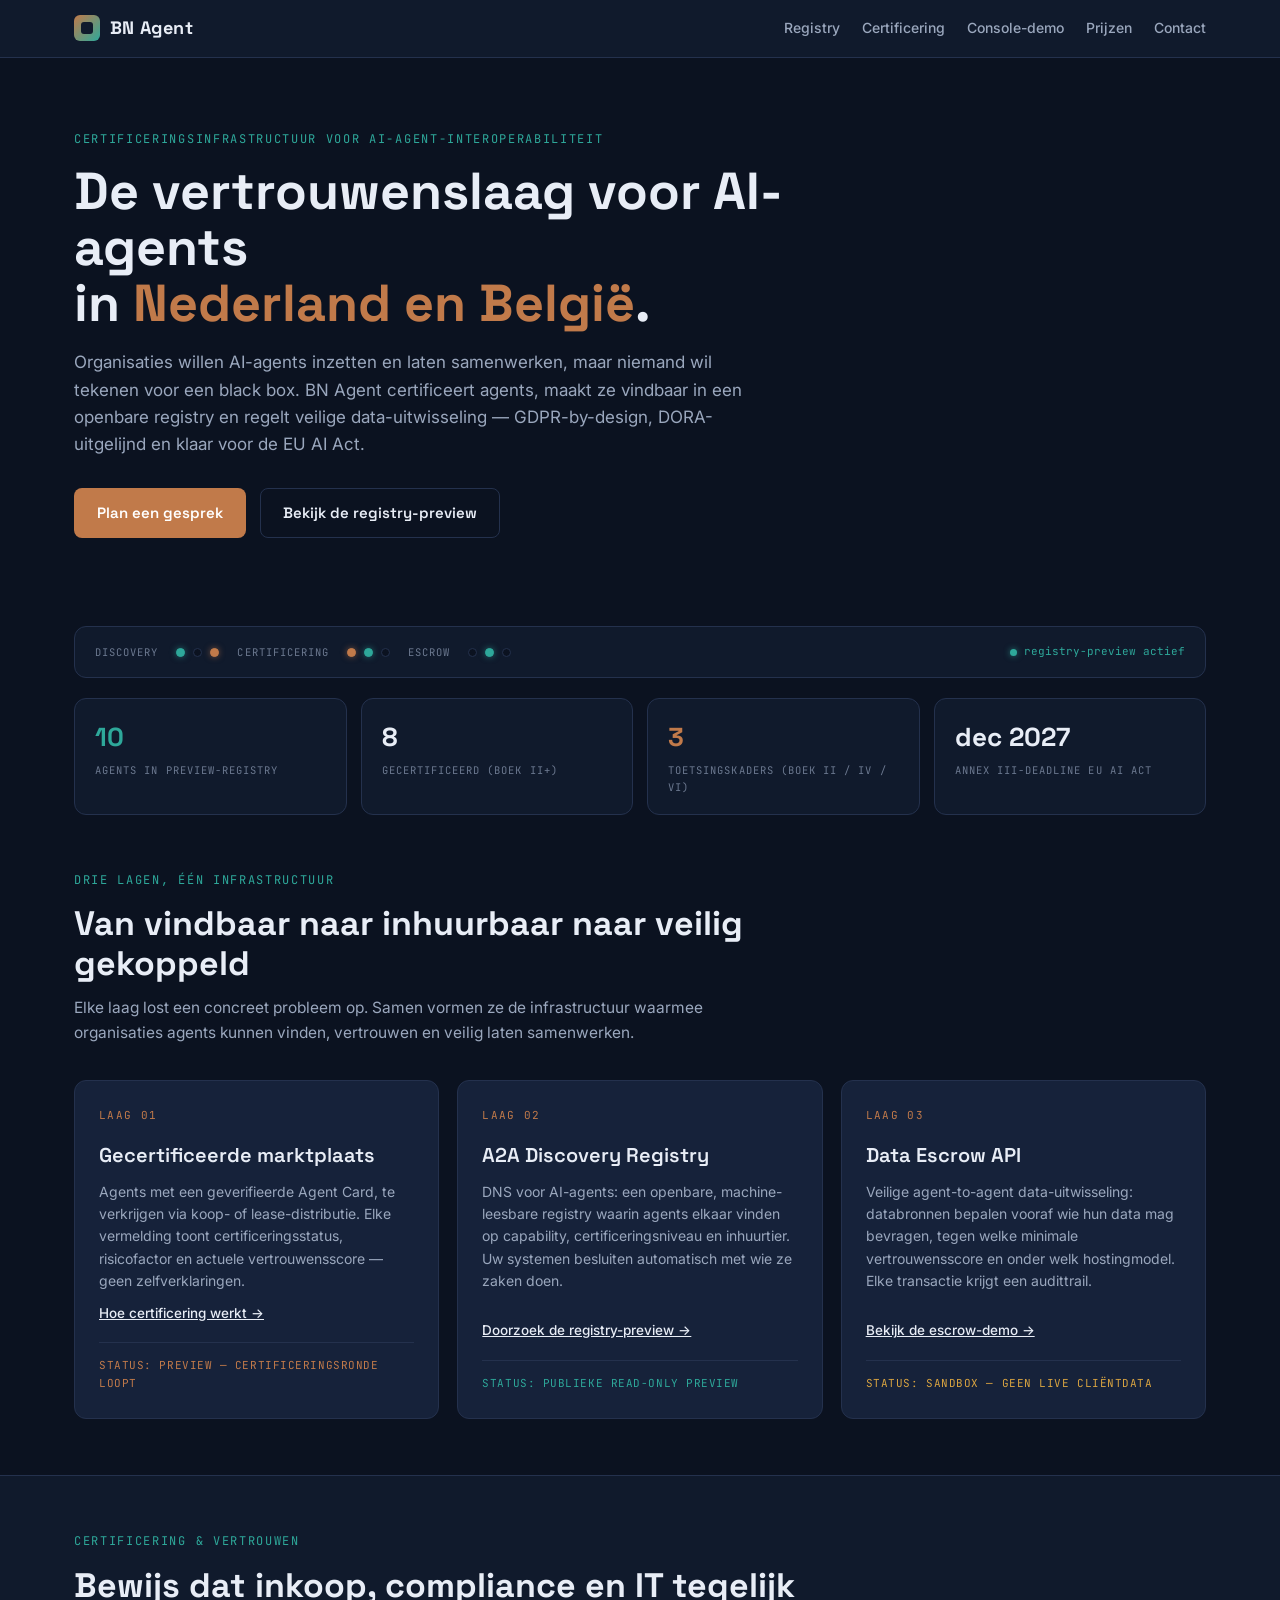
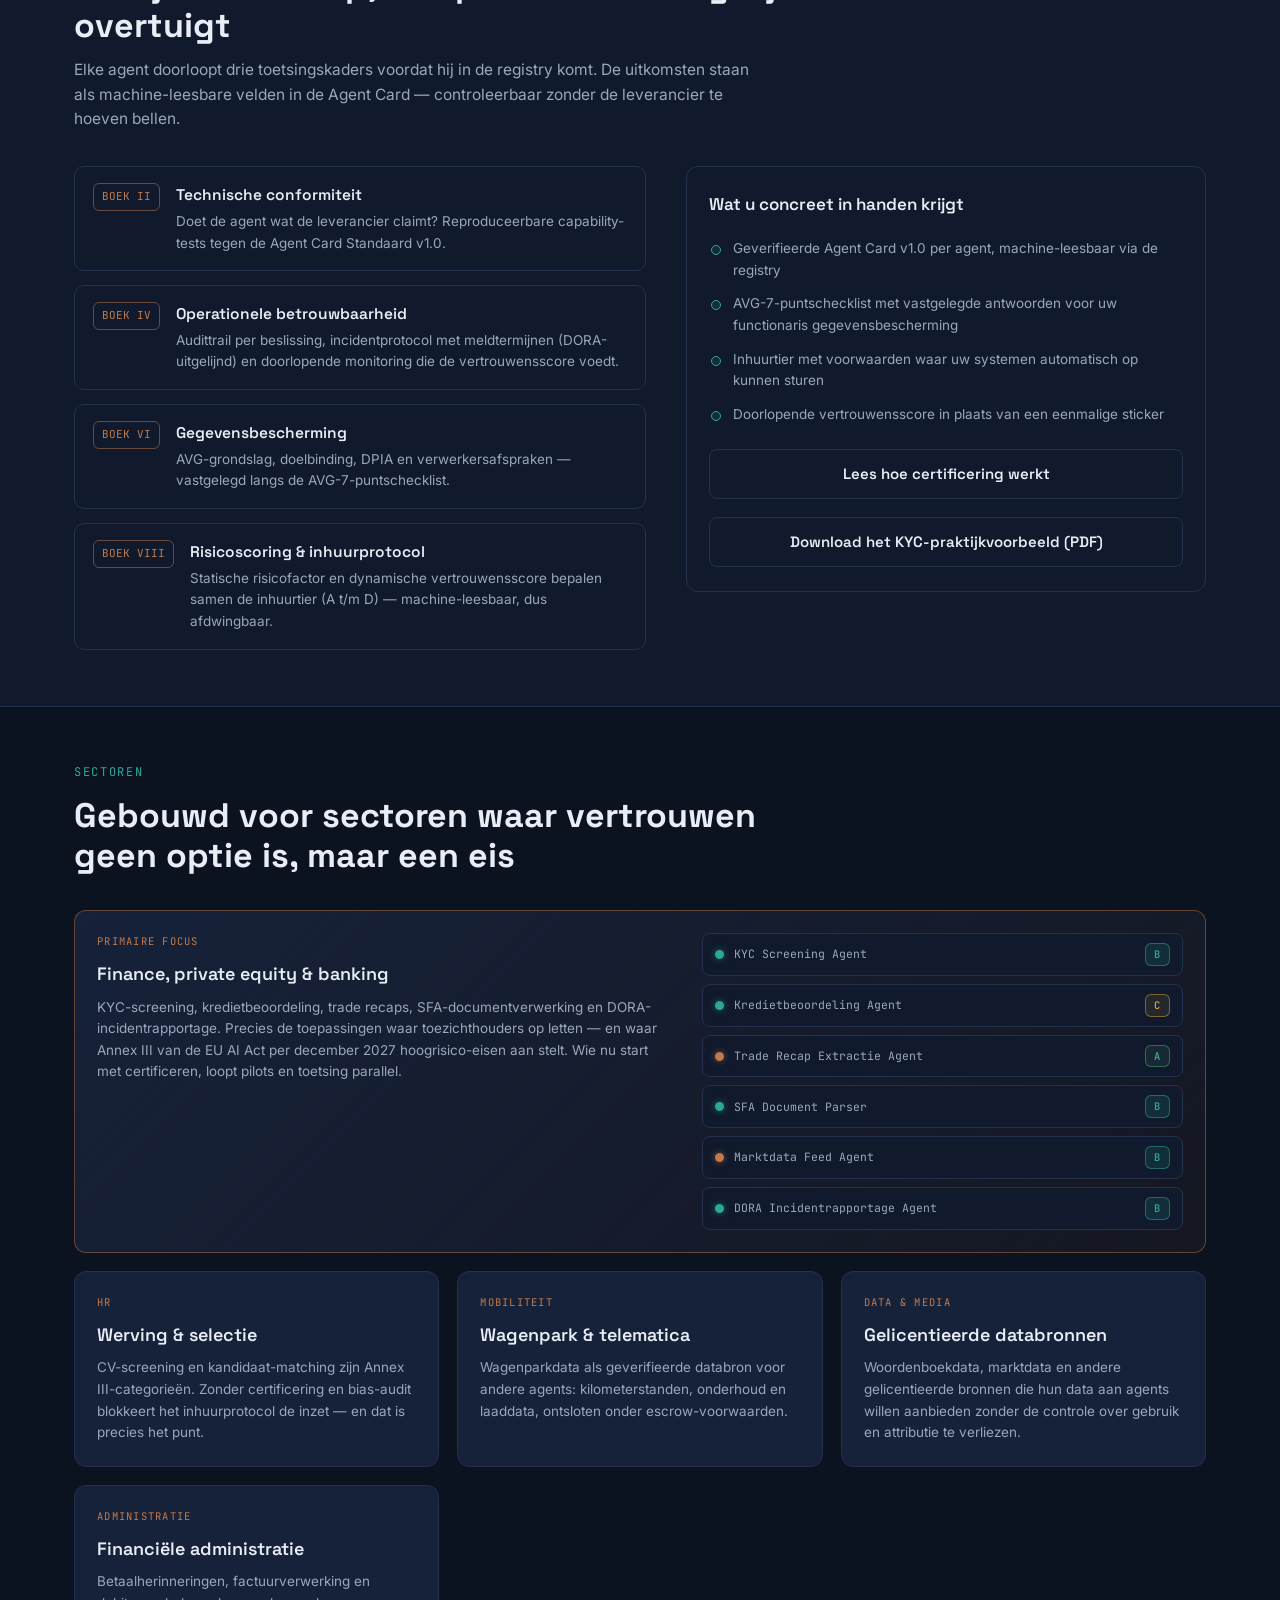
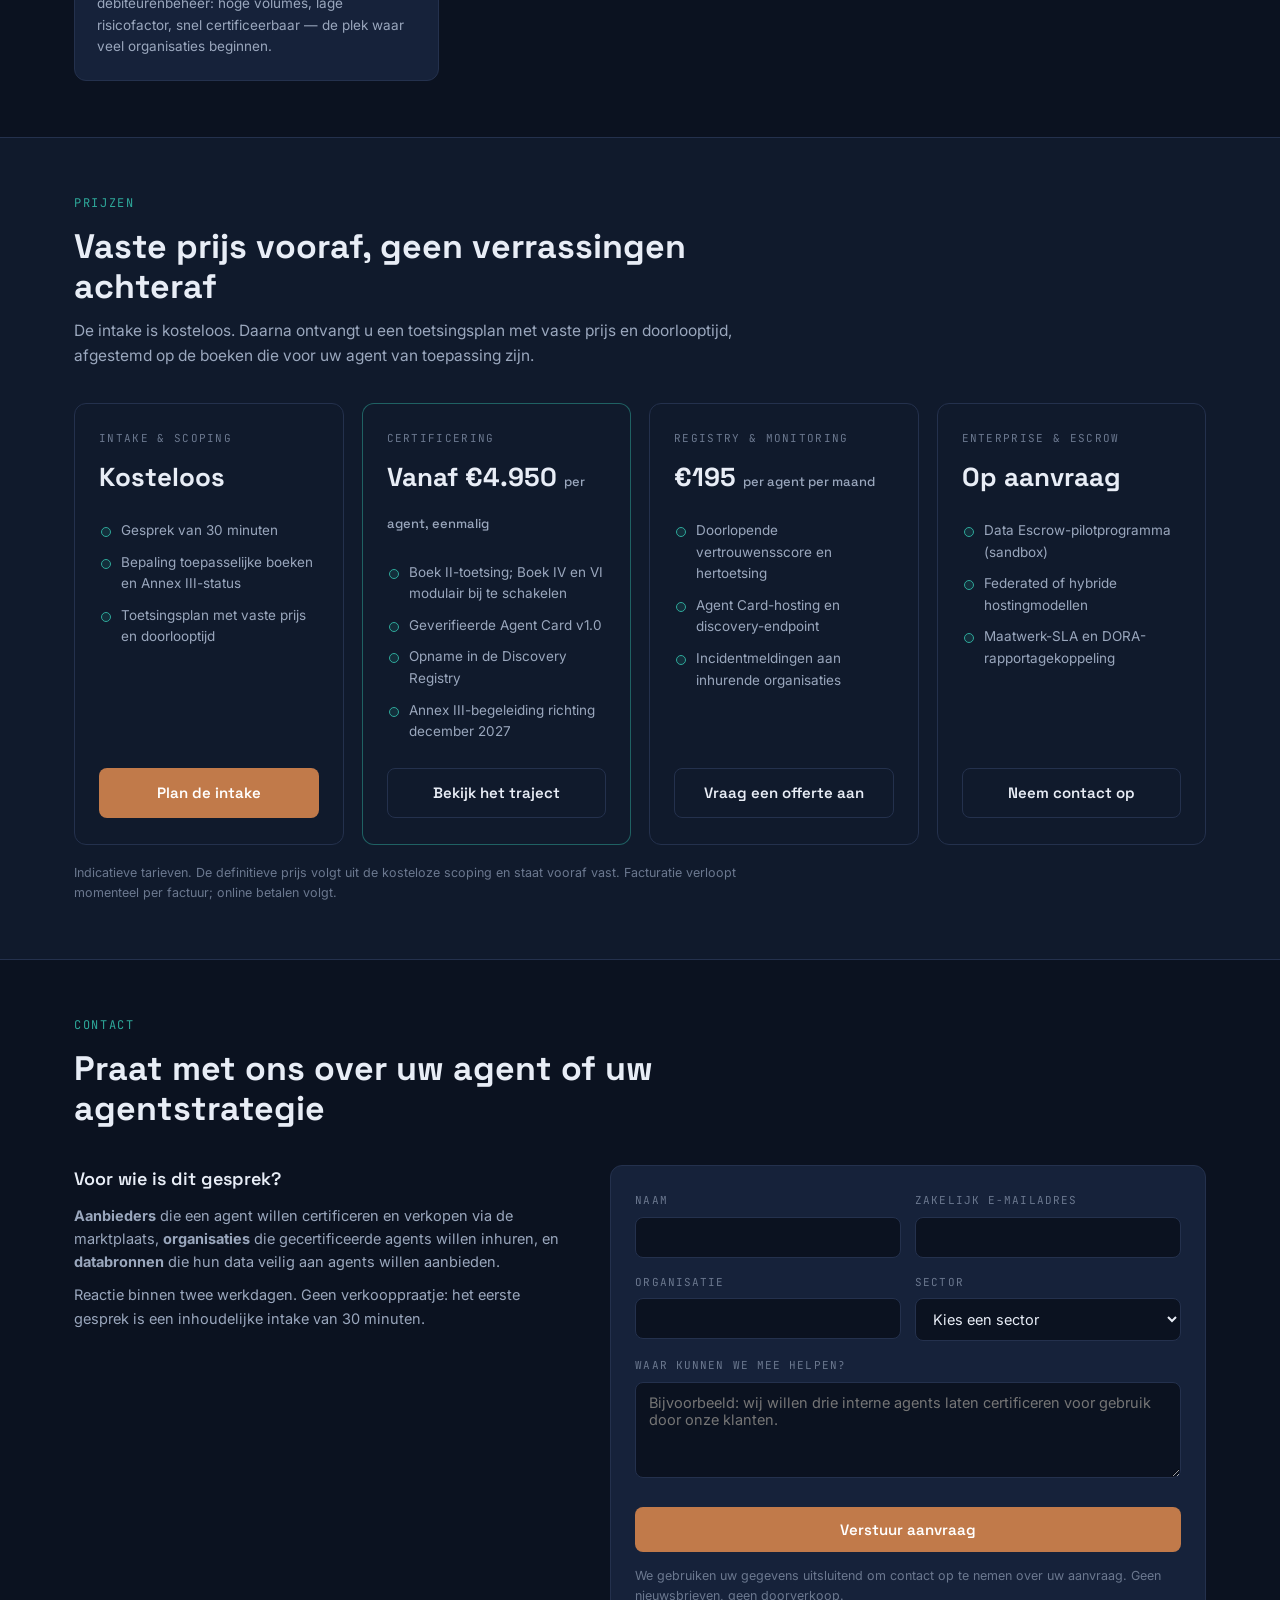
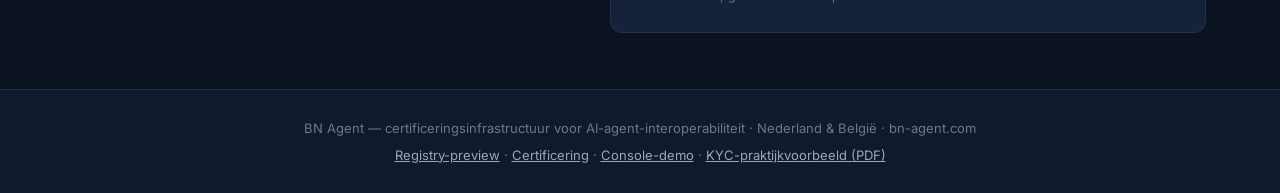
==== index.html @ 41b97585 "Initial commit: bn-agent-console site Co-Authored-By: Claude Sonnet 5 <noreply@anthropic.com>" ====
<!DOCTYPE html>
<html lang="nl">
<head>
<meta charset="UTF-8">
<meta name="viewport" content="width=device-width, initial-scale=1.0">
<title>BN Agent — certificeringsinfrastructuur voor AI-agents</title>
<meta name="description" content="BN Agent is de vertrouwenslaag voor AI-agents in Nederland en België: gecertificeerde marktplaats, A2A Discovery Registry en Data Escrow API. GDPR-by-design, DORA-uitgelijnd, EU AI Act-conform.">
<meta property="og:title" content="BN Agent — de vertrouwenslaag voor AI-agents">
<meta property="og:description" content="Gecertificeerde agent-marktplaats, Discovery Registry en Data Escrow voor Nederland en België.">
<meta property="og:type" content="website">
<meta property="og:url" content="https://bn-agent.com/">
<link rel="icon" href="data:image/svg+xml,%3Csvg xmlns='http://www.w3.org/2000/svg' viewBox='0 0 32 32'%3E%3Crect width='32' height='32' rx='7' fill='%23c17a4a'/%3E%3Crect x='16' width='16' height='32' rx='7' fill='%232ea89a'/%3E%3Crect x='9' y='9' width='14' height='14' rx='3' fill='%230b1220'/%3E%3C/svg%3E">
<link rel="preconnect" href="https://fonts.googleapis.com">
<link rel="preconnect" href="https://fonts.gstatic.com" crossorigin>
<link href="https://fonts.googleapis.com/css2?family=Space+Grotesk:wght@500;600;700&family=Inter:wght@400;500;600&family=JetBrains+Mono:wght@400;500&display=swap" rel="stylesheet">
<link rel="stylesheet" href="assets/bn-tokens.css">
<style>
  /* ── Hero ───────────────────────────────── */
  .hero { padding: 72px 24px 40px; max-width: 1180px; margin: 0 auto; }
  .hero h1 {
    font-family: var(--font-display); font-size: clamp(32px, 5vw, 52px);
    font-weight: 700; line-height: 1.08; max-width: 800px;
  }
  .hero h1 .accent { color: var(--copper); }
  .hero p.sub {
    color: var(--text-dim); max-width: 680px; margin-top: 18px; font-size: 17px;
  }
  .hero-cta { margin-top: 30px; display: flex; gap: 14px; flex-wrap: wrap; }

  /* ── Patch strip (decor) ────────────────── */
  .patch-strip {
    max-width: 1180px; margin: 48px auto 0; padding: 0 24px;
  }
  .patch-strip-inner {
    background: var(--ink-1); border: 1px solid var(--line); border-radius: 12px;
    padding: 16px 20px; display: flex; align-items: center; gap: 18px; flex-wrap: wrap;
  }
  .patch-group { display: flex; align-items: center; gap: 8px; }
  .patch-label { font-family: var(--font-mono); font-size: 10.5px; letter-spacing: 0.1em; color: var(--text-faint); }
  .patch-strip .spacer { flex: 1; }
  .patch-live {
    font-family: var(--font-mono); font-size: 11px; color: var(--teal);
    display: flex; align-items: center; gap: 7px;
  }
  .patch-live::before {
    content: ""; width: 7px; height: 7px; border-radius: 50%;
    background: var(--teal); box-shadow: 0 0 6px rgba(46,168,154,0.7);
  }

  /* ── Stats ──────────────────────────────── */
  .stats {
    max-width: 1180px; margin: 20px auto 0; padding: 0 24px;
    display: grid; grid-template-columns: repeat(auto-fit, minmax(200px, 1fr)); gap: 14px;
  }
  .stat {
    background: var(--ink-1); border: 1px solid var(--line); border-radius: 12px;
    padding: 18px 20px;
  }
  .stat .num { font-family: var(--font-display); font-size: 26px; font-weight: 700; }
  .stat .num.copper { color: var(--copper); }
  .stat .num.teal { color: var(--teal); }
  .stat .lbl { font-family: var(--font-mono); font-size: 10.5px; letter-spacing: 0.1em; text-transform: uppercase; color: var(--text-faint); margin-top: 4px; }

  /* ── Sections ───────────────────────────── */
  section { padding: 56px 0; }
  section.alt { background: var(--ink-1); border-top: 1px solid var(--line); border-bottom: 1px solid var(--line); }
  h2.section-title {
    font-family: var(--font-display); font-size: clamp(24px, 3vw, 34px);
    font-weight: 700; line-height: 1.18; max-width: 760px;
  }
  p.section-sub { color: var(--text-dim); max-width: 680px; margin-top: 12px; font-size: 15.5px; }

  /* ── Layers ─────────────────────────────── */
  .layer-grid {
    display: grid; grid-template-columns: repeat(auto-fit, minmax(300px, 1fr));
    gap: 18px; margin-top: 34px;
  }
  .layer-card {
    background: var(--ink-2); border: 1px solid var(--line); border-radius: 12px;
    padding: 26px 24px; display: flex; flex-direction: column;
    transition: border-color 0.15s ease, transform 0.15s ease;
  }
  .layer-card:hover { border-color: #35476e; transform: translateY(-2px); }
  .layer-num {
    font-family: var(--font-mono); font-size: 11px; letter-spacing: 0.12em;
    color: var(--copper); margin-bottom: 14px;
  }
  .layer-card h3 { font-family: var(--font-display); font-size: 20px; font-weight: 600; }
  .layer-card p { color: var(--text-dim); font-size: 14px; margin-top: 10px; flex: 1; }
  .layer-card .layer-status {
    margin-top: 18px; padding-top: 14px; border-top: 1px solid var(--line);
    font-family: var(--font-mono); font-size: 11px; letter-spacing: 0.05em;
  }
  .layer-status.live { color: var(--teal); }
  .layer-status.preview { color: var(--copper); }
  .layer-status.pilot { color: var(--amber); }
  .layer-card a.layer-link { color: var(--text); font-size: 13.5px; font-weight: 500; margin-top: 10px; display: inline-block; }

  /* ── Trust section ──────────────────────── */
  .trust-grid {
    display: grid; grid-template-columns: minmax(300px, 1.1fr) minmax(300px, 1fr);
    gap: 40px; margin-top: 34px; align-items: start;
  }
  @media (max-width: 860px) { .trust-grid { grid-template-columns: 1fr; } }
  .trust-books { display: flex; flex-direction: column; gap: 14px; }
  .trust-book {
    background: var(--ink-1); border: 1px solid var(--line); border-radius: 10px;
    padding: 16px 18px; display: flex; gap: 16px; align-items: flex-start;
  }
  .trust-book .book-id {
    font-family: var(--font-mono); font-size: 11px; color: var(--copper);
    border: 1px solid rgba(193,122,74,0.5); border-radius: 6px;
    padding: 4px 8px; flex-shrink: 0; white-space: nowrap;
  }
  .trust-book h4 { font-family: var(--font-display); font-size: 15.5px; font-weight: 600; }
  .trust-book p { color: var(--text-dim); font-size: 13.5px; margin-top: 3px; }
  .trust-side {
    background: var(--ink-1); border: 1px solid var(--line); border-radius: 12px; padding: 24px 22px;
  }
  .trust-side h3 { font-family: var(--font-display); font-size: 17px; font-weight: 600; }
  .trust-side ul { list-style: none; margin-top: 14px; }
  .trust-side li {
    font-size: 13.5px; color: var(--text-dim); padding: 6px 0 6px 24px; position: relative;
  }
  .trust-side li::before {
    content: ""; position: absolute; left: 2px; top: 13px;
    width: 8px; height: 8px; border-radius: 50%;
    border: 1.5px solid var(--teal); background: var(--teal-soft);
  }
  .trust-side .btn { margin-top: 18px; width: 100%; text-align: center; }

  /* ── Sectors ────────────────────────────── */
  .sector-grid {
    display: grid; grid-template-columns: repeat(auto-fit, minmax(280px, 1fr));
    gap: 18px; margin-top: 34px;
  }
  .sector-card {
    background: var(--ink-2); border: 1px solid var(--line); border-radius: 12px;
    padding: 22px 22px;
  }
  .sector-card.featured {
    grid-column: 1 / -1; border-color: rgba(193,122,74,0.45);
    background: linear-gradient(135deg, var(--ink-2), rgba(193,122,74,0.06));
    display: grid; grid-template-columns: minmax(260px, 1.2fr) minmax(240px, 1fr); gap: 28px;
  }
  @media (max-width: 760px) { .sector-card.featured { grid-template-columns: 1fr; } }
  .sector-tag {
    font-family: var(--font-mono); font-size: 10.5px; letter-spacing: 0.12em;
    text-transform: uppercase; color: var(--copper); margin-bottom: 10px;
  }
  .sector-card h3 { font-family: var(--font-display); font-size: 18px; font-weight: 600; }
  .sector-card p { color: var(--text-dim); font-size: 13.5px; margin-top: 8px; }
  .sector-agents { display: flex; flex-direction: column; gap: 8px; }
  .sector-agent {
    display: flex; align-items: center; gap: 10px;
    background: var(--ink-1); border: 1px solid var(--line); border-radius: 8px;
    padding: 9px 12px; font-family: var(--font-mono); font-size: 11.5px; color: var(--text-dim);
    text-decoration: none;
  }
  .sector-agent:hover { border-color: var(--teal); }
  .sector-agent .tier-chip { margin-left: auto; font-size: 10.5px; padding: 2px 8px; }

  /* ── Pricing ────────────────────────────── */
  .price-grid {
    display: grid; grid-template-columns: repeat(auto-fit, minmax(250px, 1fr));
    gap: 18px; margin-top: 34px;
  }
  .price-card {
    background: var(--ink-1); border: 1px solid var(--line); border-radius: 12px;
    padding: 26px 24px; display: flex; flex-direction: column;
  }
  .price-card.highlight { border-color: rgba(46,168,154,0.5); }
  .price-name { font-family: var(--font-mono); font-size: 11px; letter-spacing: 0.12em; text-transform: uppercase; color: var(--text-faint); }
  .price-amount { font-family: var(--font-display); font-size: 26px; font-weight: 700; margin-top: 10px; }
  .price-amount .per { font-size: 13px; font-weight: 500; color: var(--text-dim); }
  .price-card ul { list-style: none; margin-top: 16px; flex: 1; }
  .price-card li {
    font-size: 13.5px; color: var(--text-dim); padding: 5px 0 5px 22px; position: relative;
  }
  .price-card li::before {
    content: ""; position: absolute; left: 2px; top: 12px;
    width: 8px; height: 8px; border-radius: 50%;
    border: 1.5px solid var(--teal); background: var(--teal-soft);
  }
  .price-card .btn { margin-top: 20px; text-align: center; }
  .price-note { margin-top: 18px; font-size: 12.5px; color: var(--text-faint); max-width: 680px; }

  /* ── Lead form ──────────────────────────── */
  .contact-grid {
    display: grid; grid-template-columns: minmax(280px, 1fr) minmax(320px, 1.2fr);
    gap: 40px; margin-top: 36px;
  }
  @media (max-width: 820px) { .contact-grid { grid-template-columns: 1fr; } }
  .contact-info h3 { font-family: var(--font-display); font-size: 18px; font-weight: 600; }
  .contact-info p { color: var(--text-dim); font-size: 14.5px; margin-top: 10px; }
  form.lead-form {
    background: var(--ink-2); border: 1px solid var(--line); border-radius: 12px;
    padding: 26px 24px;
  }
  .field { margin-bottom: 16px; }
  .field label {
    display: block; font-family: var(--font-mono); font-size: 11px;
    letter-spacing: 0.1em; text-transform: uppercase; color: var(--text-faint);
    margin-bottom: 7px;
  }
  .field input, .field select, .field textarea {
    width: 100%; background: var(--ink-0); border: 1px solid var(--line);
    border-radius: 8px; color: var(--text); padding: 11px 13px;
    font-family: var(--font-body); font-size: 14.5px; outline: none;
  }
  .field input:focus, .field select:focus, .field textarea:focus { border-color: var(--teal); }
  .field textarea { resize: vertical; min-height: 96px; }
  .field-row { display: grid; grid-template-columns: 1fr 1fr; gap: 14px; }
  @media (max-width: 560px) { .field-row { grid-template-columns: 1fr; } }
  .hp-field { position: absolute; left: -9999px; opacity: 0; height: 0; overflow: hidden; }
  .form-note { font-size: 12.5px; color: var(--text-faint); margin-top: 14px; }
  .form-status { margin-top: 16px; padding: 12px 14px; border-radius: 8px; font-size: 14px; display: none; }
  .form-status.ok { display: block; color: var(--green); border: 1px solid rgba(76,175,125,0.5); background: rgba(76,175,125,0.08); }
  .form-status.err { display: block; color: var(--red); border: 1px solid rgba(198,91,91,0.5); background: rgba(198,91,91,0.08); }
  button[type="submit"] { width: 100%; margin-top: 6px; }
  button[type="submit"]:disabled { opacity: 0.6; cursor: wait; }
</style>
</head>
<body>

<header class="site-header">
  <div class="site-header-inner">
    <a class="brand" href="index.html"><span class="brand-mark"></span>BN Agent</a>
    <nav class="site-nav">
      <a href="bn-agent-registry-preview.html">Registry</a>
      <a href="bn-agent-certificering.html">Certificering</a>
      <a href="bn-agent-console.html">Console-demo</a>
      <a href="#prijzen">Prijzen</a>
      <a href="#contact">Contact</a>
    </nav>
  </div>
</header>

<section class="hero">
  <div class="kicker">Certificeringsinfrastructuur voor AI-agent-interoperabiliteit</div>
  <h1>De vertrouwenslaag voor AI-agents<br>in <span class="accent">Nederland en Belgi&euml;</span>.</h1>
  <p class="sub">Organisaties willen AI-agents inzetten en laten samenwerken, maar niemand wil tekenen voor een black box. BN Agent certificeert agents, maakt ze vindbaar in een openbare registry en regelt veilige data-uitwisseling &mdash; GDPR-by-design, DORA-uitgelijnd en klaar voor de EU AI Act.</p>
  <div class="hero-cta">
    <a class="btn btn-primary" href="#contact">Plan een gesprek</a>
    <a class="btn btn-ghost" href="bn-agent-registry-preview.html">Bekijk de registry-preview</a>
  </div>
</section>

<div class="patch-strip">
  <div class="patch-strip-inner">
    <span class="patch-label">DISCOVERY</span>
    <span class="patch-group jack-ports">
      <span class="jack-port lit-teal" style="border-color:var(--teal);background:var(--teal);box-shadow:0 0 6px rgba(46,168,154,0.6);"></span>
      <span class="jack-port"></span>
      <span class="jack-port lit-koop"></span>
    </span>
    <span class="patch-label">CERTIFICERING</span>
    <span class="patch-group jack-ports">
      <span class="jack-port lit-koop"></span>
      <span class="jack-port lit-lease"></span>
      <span class="jack-port"></span>
    </span>
    <span class="patch-label">ESCROW</span>
    <span class="patch-group jack-ports">
      <span class="jack-port"></span>
      <span class="jack-port lit-lease"></span>
      <span class="jack-port"></span>
    </span>
    <span class="spacer"></span>
    <span class="patch-live" id="patch-live">registry-preview actief</span>
  </div>
</div>

<div class="stats">
  <div class="stat"><div class="num teal" id="stat-agents">10</div><div class="lbl">agents in preview-registry</div></div>
  <div class="stat"><div class="num" id="stat-cert">8</div><div class="lbl">gecertificeerd (Boek II+)</div></div>
  <div class="stat"><div class="num copper">3</div><div class="lbl">toetsingskaders (Boek II / IV / VI)</div></div>
  <div class="stat"><div class="num">dec 2027</div><div class="lbl">Annex III-deadline EU AI Act</div></div>
</div>

<section id="lagen">
  <div class="wrap">
    <div class="kicker">Drie lagen, &eacute;&eacute;n infrastructuur</div>
    <h2 class="section-title">Van vindbaar naar inhuurbaar naar veilig gekoppeld</h2>
    <p class="section-sub">Elke laag lost een concreet probleem op. Samen vormen ze de infrastructuur waarmee organisaties agents kunnen vinden, vertrouwen en veilig laten samenwerken.</p>
    <div class="layer-grid">
      <div class="layer-card">
        <div class="layer-num">LAAG 01</div>
        <h3>Gecertificeerde marktplaats</h3>
        <p>Agents met een geverifieerde Agent Card, te verkrijgen via koop- of lease-distributie. Elke vermelding toont certificeringsstatus, risicofactor en actuele vertrouwensscore &mdash; geen zelfverklaringen.</p>
        <a class="layer-link" href="bn-agent-certificering.html">Hoe certificering werkt &rarr;</a>
        <div class="layer-status preview">STATUS: PREVIEW &mdash; CERTIFICERINGSRONDE LOOPT</div>
      </div>
      <div class="layer-card">
        <div class="layer-num">LAAG 02</div>
        <h3>A2A Discovery Registry</h3>
        <p>DNS voor AI-agents: een openbare, machine-leesbare registry waarin agents elkaar vinden op capability, certificeringsniveau en inhuurtier. Uw systemen besluiten automatisch met wie ze zaken doen.</p>
        <a class="layer-link" href="bn-agent-registry-preview.html">Doorzoek de registry-preview &rarr;</a>
        <div class="layer-status live">STATUS: PUBLIEKE READ-ONLY PREVIEW</div>
      </div>
      <div class="layer-card">
        <div class="layer-num">LAAG 03</div>
        <h3>Data Escrow API</h3>
        <p>Veilige agent-to-agent data-uitwisseling: databronnen bepalen vooraf wie hun data mag bevragen, tegen welke minimale vertrouwensscore en onder welk hostingmodel. Elke transactie krijgt een audittrail.</p>
        <a class="layer-link" href="bn-agent-console.html#/escrow">Bekijk de escrow-demo &rarr;</a>
        <div class="layer-status pilot">STATUS: SANDBOX &mdash; GEEN LIVE CLI&Euml;NTDATA</div>
      </div>
    </div>
  </div>
</section>

<section class="alt" id="vertrouwen">
  <div class="wrap">
    <div class="kicker">Certificering &amp; vertrouwen</div>
    <h2 class="section-title">Bewijs dat inkoop, compliance en IT tegelijk overtuigt</h2>
    <p class="section-sub">Elke agent doorloopt drie toetsingskaders voordat hij in de registry komt. De uitkomsten staan als machine-leesbare velden in de Agent Card &mdash; controleerbaar zonder de leverancier te hoeven bellen.</p>
    <div class="trust-grid">
      <div class="trust-books">
        <div class="trust-book">
          <span class="book-id">BOEK II</span>
          <div>
            <h4>Technische conformiteit</h4>
            <p>Doet de agent wat de leverancier claimt? Reproduceerbare capability-tests tegen de Agent Card Standaard v1.0.</p>
          </div>
        </div>
        <div class="trust-book">
          <span class="book-id">BOEK IV</span>
          <div>
            <h4>Operationele betrouwbaarheid</h4>
            <p>Audittrail per beslissing, incidentprotocol met meldtermijnen (DORA-uitgelijnd) en doorlopende monitoring die de vertrouwensscore voedt.</p>
          </div>
        </div>
        <div class="trust-book">
          <span class="book-id">BOEK VI</span>
          <div>
            <h4>Gegevensbescherming</h4>
            <p>AVG-grondslag, doelbinding, DPIA en verwerkersafspraken &mdash; vastgelegd langs de AVG-7-puntschecklist.</p>
          </div>
        </div>
        <div class="trust-book">
          <span class="book-id">BOEK VIII</span>
          <div>
            <h4>Risicoscoring &amp; inhuurprotocol</h4>
            <p>Statische risicofactor en dynamische vertrouwensscore bepalen samen de inhuurtier (A t/m D) &mdash; machine-leesbaar, dus afdwingbaar.</p>
          </div>
        </div>
      </div>
      <div class="trust-side">
        <h3>Wat u concreet in handen krijgt</h3>
        <ul>
          <li>Geverifieerde Agent Card v1.0 per agent, machine-leesbaar via de registry</li>
          <li>AVG-7-puntschecklist met vastgelegde antwoorden voor uw functionaris gegevensbescherming</li>
          <li>Inhuurtier met voorwaarden waar uw systemen automatisch op kunnen sturen</li>
          <li>Doorlopende vertrouwensscore in plaats van een eenmalige sticker</li>
        </ul>
        <a class="btn btn-ghost" href="bn-agent-certificering.html">Lees hoe certificering werkt</a>
        <a class="btn btn-ghost" href="bn-agent-kyc-onepager.pdf" download>Download het KYC-praktijkvoorbeeld (PDF)</a>
      </div>
    </div>
  </div>
</section>

<section id="sectoren">
  <div class="wrap">
    <div class="kicker">Sectoren</div>
    <h2 class="section-title">Gebouwd voor sectoren waar vertrouwen geen optie is, maar een eis</h2>
    <div class="sector-grid">
      <div class="sector-card featured">
        <div>
          <div class="sector-tag">Primaire focus</div>
          <h3>Finance, private equity &amp; banking</h3>
          <p>KYC-screening, kredietbeoordeling, trade recaps, SFA-documentverwerking en DORA-incidentrapportage. Precies de toepassingen waar toezichthouders op letten &mdash; en waar Annex III van de EU AI Act per december 2027 hoogrisico-eisen aan stelt. Wie nu start met certificeren, loopt pilots en toetsing parallel.</p>
        </div>
        <div class="sector-agents" id="finance-agents"></div>
      </div>
      <div class="sector-card">
        <div class="sector-tag">HR</div>
        <h3>Werving &amp; selectie</h3>
        <p>CV-screening en kandidaat-matching zijn Annex III-categorie&euml;n. Zonder certificering en bias-audit blokkeert het inhuurprotocol de inzet &mdash; en dat is precies het punt.</p>
      </div>
      <div class="sector-card">
        <div class="sector-tag">Mobiliteit</div>
        <h3>Wagenpark &amp; telematica</h3>
        <p>Wagenparkdata als geverifieerde databron voor andere agents: kilometerstanden, onderhoud en laaddata, ontsloten onder escrow-voorwaarden.</p>
      </div>
      <div class="sector-card">
        <div class="sector-tag">Data &amp; media</div>
        <h3>Gelicentieerde databronnen</h3>
        <p>Woordenboekdata, marktdata en andere gelicentieerde bronnen die hun data aan agents willen aanbieden zonder de controle over gebruik en attributie te verliezen.</p>
      </div>
      <div class="sector-card">
        <div class="sector-tag">Administratie</div>
        <h3>Financi&euml;le administratie</h3>
        <p>Betaalherinneringen, factuurverwerking en debiteurenbeheer: hoge volumes, lage risicofactor, snel certificeerbaar &mdash; de plek waar veel organisaties beginnen.</p>
      </div>
    </div>
  </div>
</section>

<section class="alt" id="prijzen">
  <div class="wrap">
    <div class="kicker">Prijzen</div>
    <h2 class="section-title">Vaste prijs vooraf, geen verrassingen achteraf</h2>
    <p class="section-sub">De intake is kosteloos. Daarna ontvangt u een toetsingsplan met vaste prijs en doorlooptijd, afgestemd op de boeken die voor uw agent van toepassing zijn.</p>
    <div class="price-grid">
      <div class="price-card">
        <div class="price-name">Intake &amp; scoping</div>
        <div class="price-amount">Kosteloos</div>
        <ul>
          <li>Gesprek van 30 minuten</li>
          <li>Bepaling toepasselijke boeken en Annex III-status</li>
          <li>Toetsingsplan met vaste prijs en doorlooptijd</li>
        </ul>
        <a class="btn btn-primary" href="#contact">Plan de intake</a>
      </div>
      <div class="price-card highlight">
        <div class="price-name">Certificering</div>
        <div class="price-amount">Vanaf &euro;4.950 <span class="per">per agent, eenmalig</span></div>
        <ul>
          <li>Boek II-toetsing; Boek IV en VI modulair bij te schakelen</li>
          <li>Geverifieerde Agent Card v1.0</li>
          <li>Opname in de Discovery Registry</li>
          <li>Annex III-begeleiding richting december 2027</li>
        </ul>
        <a class="btn btn-ghost" href="bn-agent-certificering.html">Bekijk het traject</a>
      </div>
      <div class="price-card">
        <div class="price-name">Registry &amp; monitoring</div>
        <div class="price-amount">&euro;195 <span class="per">per agent per maand</span></div>
        <ul>
          <li>Doorlopende vertrouwensscore en hertoetsing</li>
          <li>Agent Card-hosting en discovery-endpoint</li>
          <li>Incidentmeldingen aan inhurende organisaties</li>
        </ul>
        <a class="btn btn-ghost" href="#contact">Vraag een offerte aan</a>
      </div>
      <div class="price-card">
        <div class="price-name">Enterprise &amp; escrow</div>
        <div class="price-amount">Op aanvraag</div>
        <ul>
          <li>Data Escrow-pilotprogramma (sandbox)</li>
          <li>Federated of hybride hostingmodellen</li>
          <li>Maatwerk-SLA en DORA-rapportagekoppeling</li>
        </ul>
        <a class="btn btn-ghost" href="#contact">Neem contact op</a>
      </div>
    </div>
    <p class="price-note">Indicatieve tarieven. De definitieve prijs volgt uit de kosteloze scoping en staat vooraf vast. Facturatie verloopt momenteel per factuur; online betalen volgt.</p>
  </div>
</section>

<section id="contact">
  <div class="wrap">
    <div class="kicker">Contact</div>
    <h2 class="section-title">Praat met ons over uw agent of uw agentstrategie</h2>
    <div class="contact-grid">
      <div class="contact-info">
        <h3>Voor wie is dit gesprek?</h3>
        <p><strong>Aanbieders</strong> die een agent willen certificeren en verkopen via de marktplaats, <strong>organisaties</strong> die gecertificeerde agents willen inhuren, en <strong>databronnen</strong> die hun data veilig aan agents willen aanbieden.</p>
        <p>Reactie binnen twee werkdagen. Geen verkooppraatje: het eerste gesprek is een inhoudelijke intake van 30 minuten.</p>
      </div>
      <form class="lead-form" id="lead-form" data-source="homepage" novalidate>
        <div class="field-row">
          <div class="field">
            <label for="lead-name">Naam</label>
            <input type="text" id="lead-name" name="name" required maxlength="200" autocomplete="name">
          </div>
          <div class="field">
            <label for="lead-email">Zakelijk e-mailadres</label>
            <input type="email" id="lead-email" name="email" required maxlength="320" autocomplete="email">
          </div>
        </div>
        <div class="field-row">
          <div class="field">
            <label for="lead-org">Organisatie</label>
            <input type="text" id="lead-org" name="organization" maxlength="200" autocomplete="organization">
          </div>
          <div class="field">
            <label for="lead-sector">Sector</label>
            <select id="lead-sector" name="sector" required>
              <option value="" disabled selected>Kies een sector</option>
              <option value="finance">Finance</option>
              <option value="private-equity-banking">Private equity &amp; banking</option>
              <option value="hr">HR</option>
              <option value="mobiliteit">Mobiliteit</option>
              <option value="data-media">Data &amp; media</option>
              <option value="administratie">Administratie</option>
              <option value="overig">Overig</option>
            </select>
          </div>
        </div>
        <div class="field">
          <label for="lead-message">Waar kunnen we mee helpen?</label>
          <textarea id="lead-message" name="message" maxlength="4000" placeholder="Bijvoorbeeld: wij willen drie interne agents laten certificeren voor gebruik door onze klanten."></textarea>
        </div>
        <div class="hp-field" aria-hidden="true">
          <label for="lead-website">Website</label>
          <input type="text" id="lead-website" name="website" tabindex="-1" autocomplete="off">
        </div>
        <button type="submit" class="btn btn-primary">Verstuur aanvraag</button>
        <div class="form-status" role="status"></div>
        <p class="form-note">We gebruiken uw gegevens uitsluitend om contact op te nemen over uw aanvraag. Geen nieuwsbrieven, geen doorverkoop.</p>
      </form>
    </div>
  </div>
</section>

<footer class="site-footer">
  <p>BN Agent &mdash; certificeringsinfrastructuur voor AI-agent-interoperabiliteit &middot; Nederland &amp; Belgi&euml; &middot; bn-agent.com</p>
  <p style="margin-top:6px;">
    <a href="bn-agent-registry-preview.html">Registry-preview</a> &middot;
    <a href="bn-agent-certificering.html">Certificering</a> &middot;
    <a href="bn-agent-console.html">Console-demo</a> &middot;
    <a href="bn-agent-kyc-onepager.pdf" download>KYC-praktijkvoorbeeld (PDF)</a>
  </p>
</footer>

<script src="assets/agents-data.js"></script>
<script src="assets/lead-form.js"></script>
<script>
// Live counts from the shared dataset, so the homepage never drifts from the registry.
const agents = window.BN_AGENTS;
document.getElementById("stat-agents").textContent = agents.length;
document.getElementById("stat-cert").textContent =
  agents.filter(a => a.certification.status === "gecertificeerd").length;

// Finance agents in the featured sector card.
const financeAgents = agents.filter(a => a.sector === "Finance").slice(0, 6);
document.getElementById("finance-agents").innerHTML = financeAgents.map(a => `
  <a class="sector-agent" href="bn-agent-registry-preview.html">
    <span class="jack-port ${a.distribution === "koop" ? "lit-koop" : "lit-lease"}" style="flex-shrink:0;"></span>
    ${a.name}
    <span class="tier-chip tier-${a.hireTier}">${a.hireTier}</span>
  </a>`).join("");
</script>
</body>
</html>
---- assets/bn-tokens.css ----
/* BN Agent design tokens + shared chrome (header, footer, buttons, chips).
   Pages add their own section styles on top of this. */
:root {
  --ink-0: #0b1220;
  --ink-1: #101a2c;
  --ink-2: #16223a;
  --line: #24314d;
  --text: #e8edf6;
  --text-dim: #9aa7bd;
  --text-faint: #6b788f;
  --copper: #c17a4a;
  --copper-soft: rgba(193, 122, 74, 0.14);
  --teal: #2ea89a;
  --teal-soft: rgba(46, 168, 154, 0.14);
  --green: #4caf7d;
  --amber: #d9a441;
  --red: #c65b5b;
  --font-display: "Space Grotesk", sans-serif;
  --font-body: "Inter", sans-serif;
  --font-mono: "JetBrains Mono", monospace;
}
* { margin: 0; padding: 0; box-sizing: border-box; }
body {
  background: var(--ink-0);
  color: var(--text);
  font-family: var(--font-body);
  font-size: 15px;
  line-height: 1.6;
  min-height: 100vh;
}
a { color: inherit; }
.wrap { max-width: 1180px; margin: 0 auto; padding: 0 24px; }

/* ── Header ─────────────────────────────── */
.site-header {
  border-bottom: 1px solid var(--line);
  background: var(--ink-1);
  position: sticky; top: 0; z-index: 30;
}
.site-header-inner {
  max-width: 1180px; margin: 0 auto; padding: 14px 24px;
  display: flex; align-items: center; gap: 28px;
}
.brand {
  font-family: var(--font-display); font-weight: 700; font-size: 18px;
  letter-spacing: 0.02em; text-decoration: none; display: flex; align-items: center; gap: 10px;
}
.brand-mark {
  width: 26px; height: 26px; border-radius: 6px;
  background: linear-gradient(135deg, var(--copper), var(--teal));
  display: inline-block; position: relative;
}
.brand-mark::after {
  content: ""; position: absolute; inset: 7px;
  border-radius: 3px; background: var(--ink-1);
}
.site-nav { display: flex; gap: 22px; margin-left: auto; }
.site-nav a {
  text-decoration: none; color: var(--text-dim); font-size: 14px; font-weight: 500;
}
.site-nav a:hover, .site-nav a.active { color: var(--text); }
@media (max-width: 640px) { .site-nav { display: none; } }

/* ── Typography helpers ─────────────────── */
.kicker {
  font-family: var(--font-mono); font-size: 12px; letter-spacing: 0.14em;
  text-transform: uppercase; color: var(--teal); margin-bottom: 14px;
}

/* ── Buttons ────────────────────────────── */
.btn {
  display: inline-block; text-decoration: none; border-radius: 8px;
  font-family: var(--font-display); font-weight: 600; font-size: 15px;
  padding: 12px 22px; border: 1px solid transparent; cursor: pointer;
}
.btn-primary { background: var(--copper); color: #fff; }
.btn-primary:hover { background: #d18a58; }
.btn-ghost { border-color: var(--line); color: var(--text); background: transparent; }
.btn-ghost:hover { border-color: var(--teal); }

/* ── Tier chips & badges ────────────────── */
.tier-chip {
  font-family: var(--font-mono); font-weight: 500; font-size: 12px;
  padding: 4px 10px; border-radius: 6px; letter-spacing: 0.05em;
  border: 1px solid; white-space: nowrap;
}
.tier-A { color: var(--green); border-color: rgba(76,175,125,0.5); background: rgba(76,175,125,0.1); }
.tier-B { color: var(--teal); border-color: rgba(46,168,154,0.5); background: var(--teal-soft); }
.tier-C { color: var(--amber); border-color: rgba(217,164,65,0.5); background: rgba(217,164,65,0.1); }
.tier-D { color: var(--red); border-color: rgba(198,91,91,0.5); background: rgba(198,91,91,0.1); }
.badge {
  font-family: var(--font-mono); font-size: 11px; padding: 3px 8px;
  border-radius: 5px; border: 1px solid var(--line);
  color: var(--text-dim); background: var(--ink-2); letter-spacing: 0.03em;
}
.badge.cert { color: var(--teal); border-color: rgba(46,168,154,0.4); }
.badge.annex { color: var(--amber); border-color: rgba(217,164,65,0.4); }
.badge.dist-koop { color: var(--copper); border-color: rgba(193,122,74,0.4); }
.badge.dist-lease { color: var(--teal); border-color: rgba(46,168,154,0.4); }

/* ── Patch-panel jacks ──────────────────── */
.jack-ports { display: flex; gap: 5px; }
.jack-port {
  width: 9px; height: 9px; border-radius: 50%;
  border: 1.5px solid var(--line); background: var(--ink-0);
}
.jack-port.lit-koop { border-color: var(--copper); background: var(--copper); box-shadow: 0 0 6px rgba(193,122,74,0.6); }
.jack-port.lit-lease { border-color: var(--teal); background: var(--teal); box-shadow: 0 0 6px rgba(46,168,154,0.6); }

/* ── Footer ─────────────────────────────── */
.site-footer {
  border-top: 1px solid var(--line); background: var(--ink-1);
  padding: 28px 24px; text-align: center;
  color: var(--text-faint); font-size: 13px;
}
.site-footer a { color: var(--text-dim); }
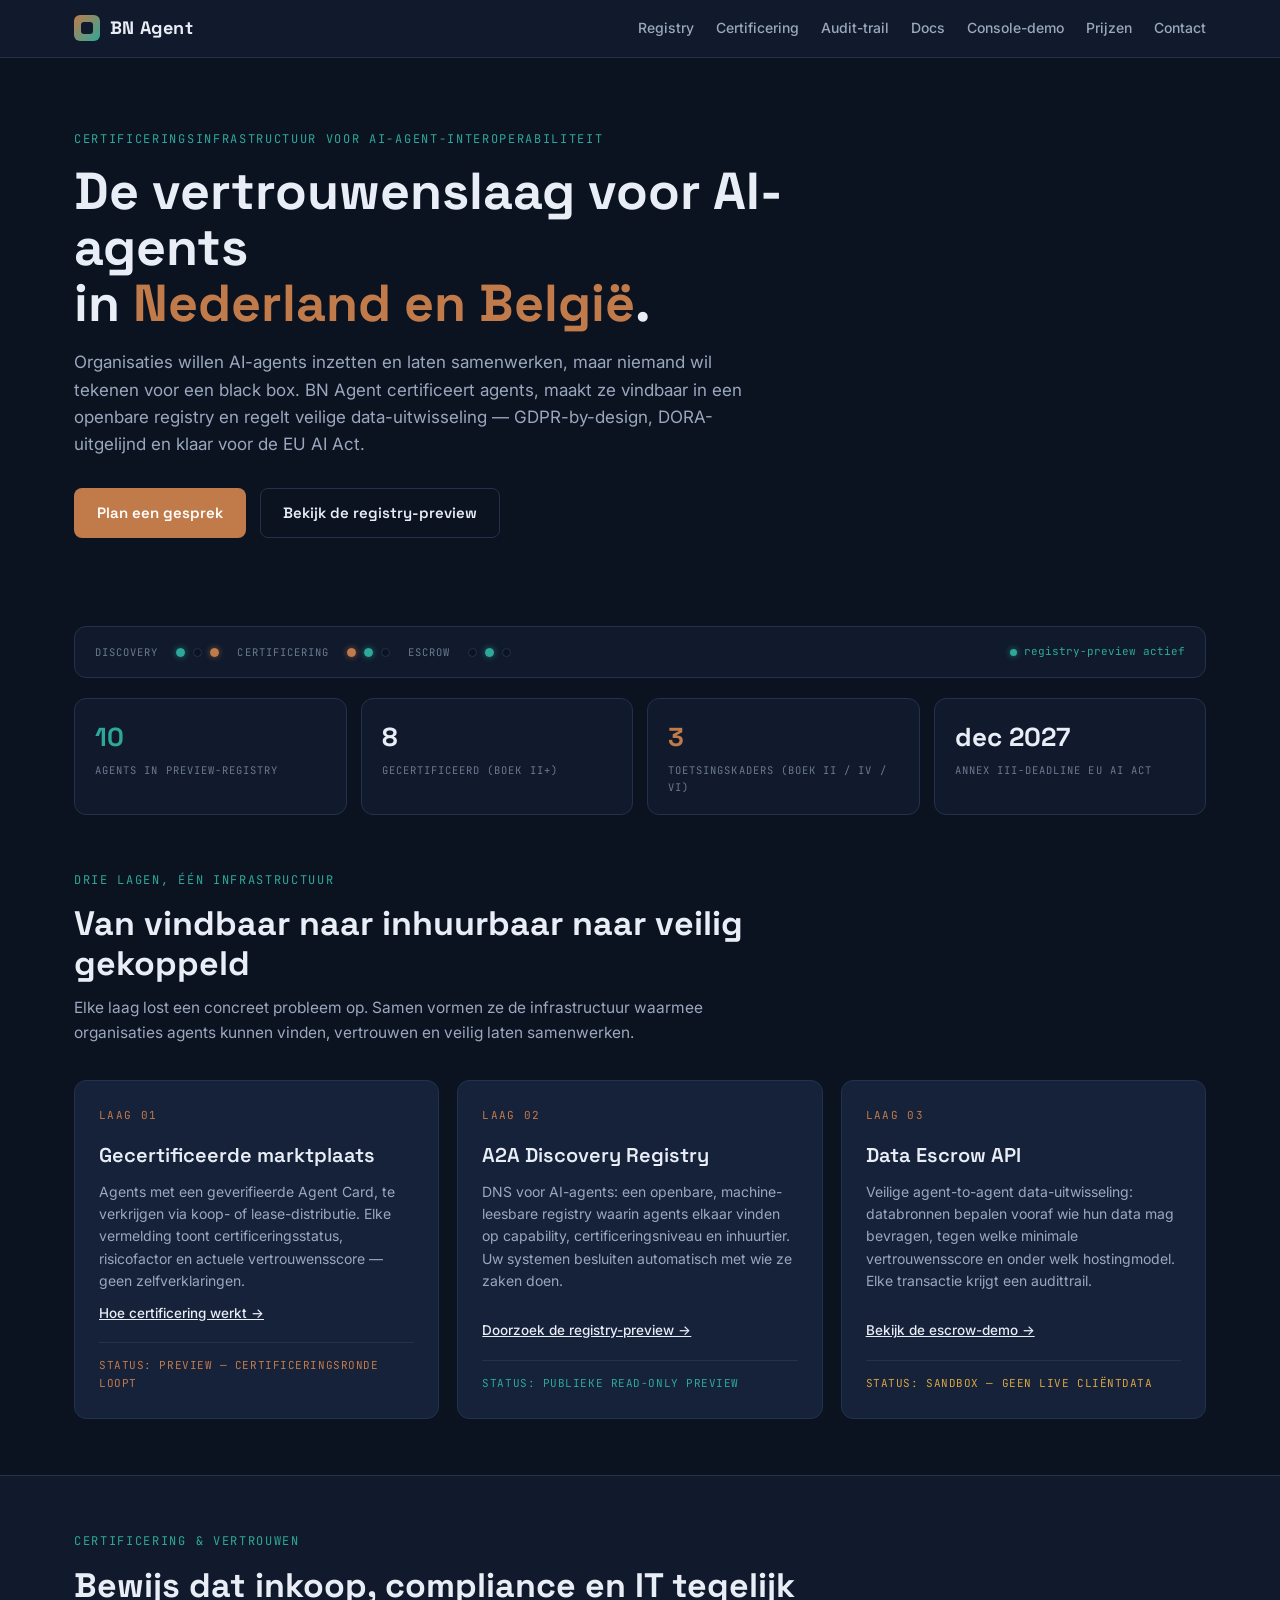
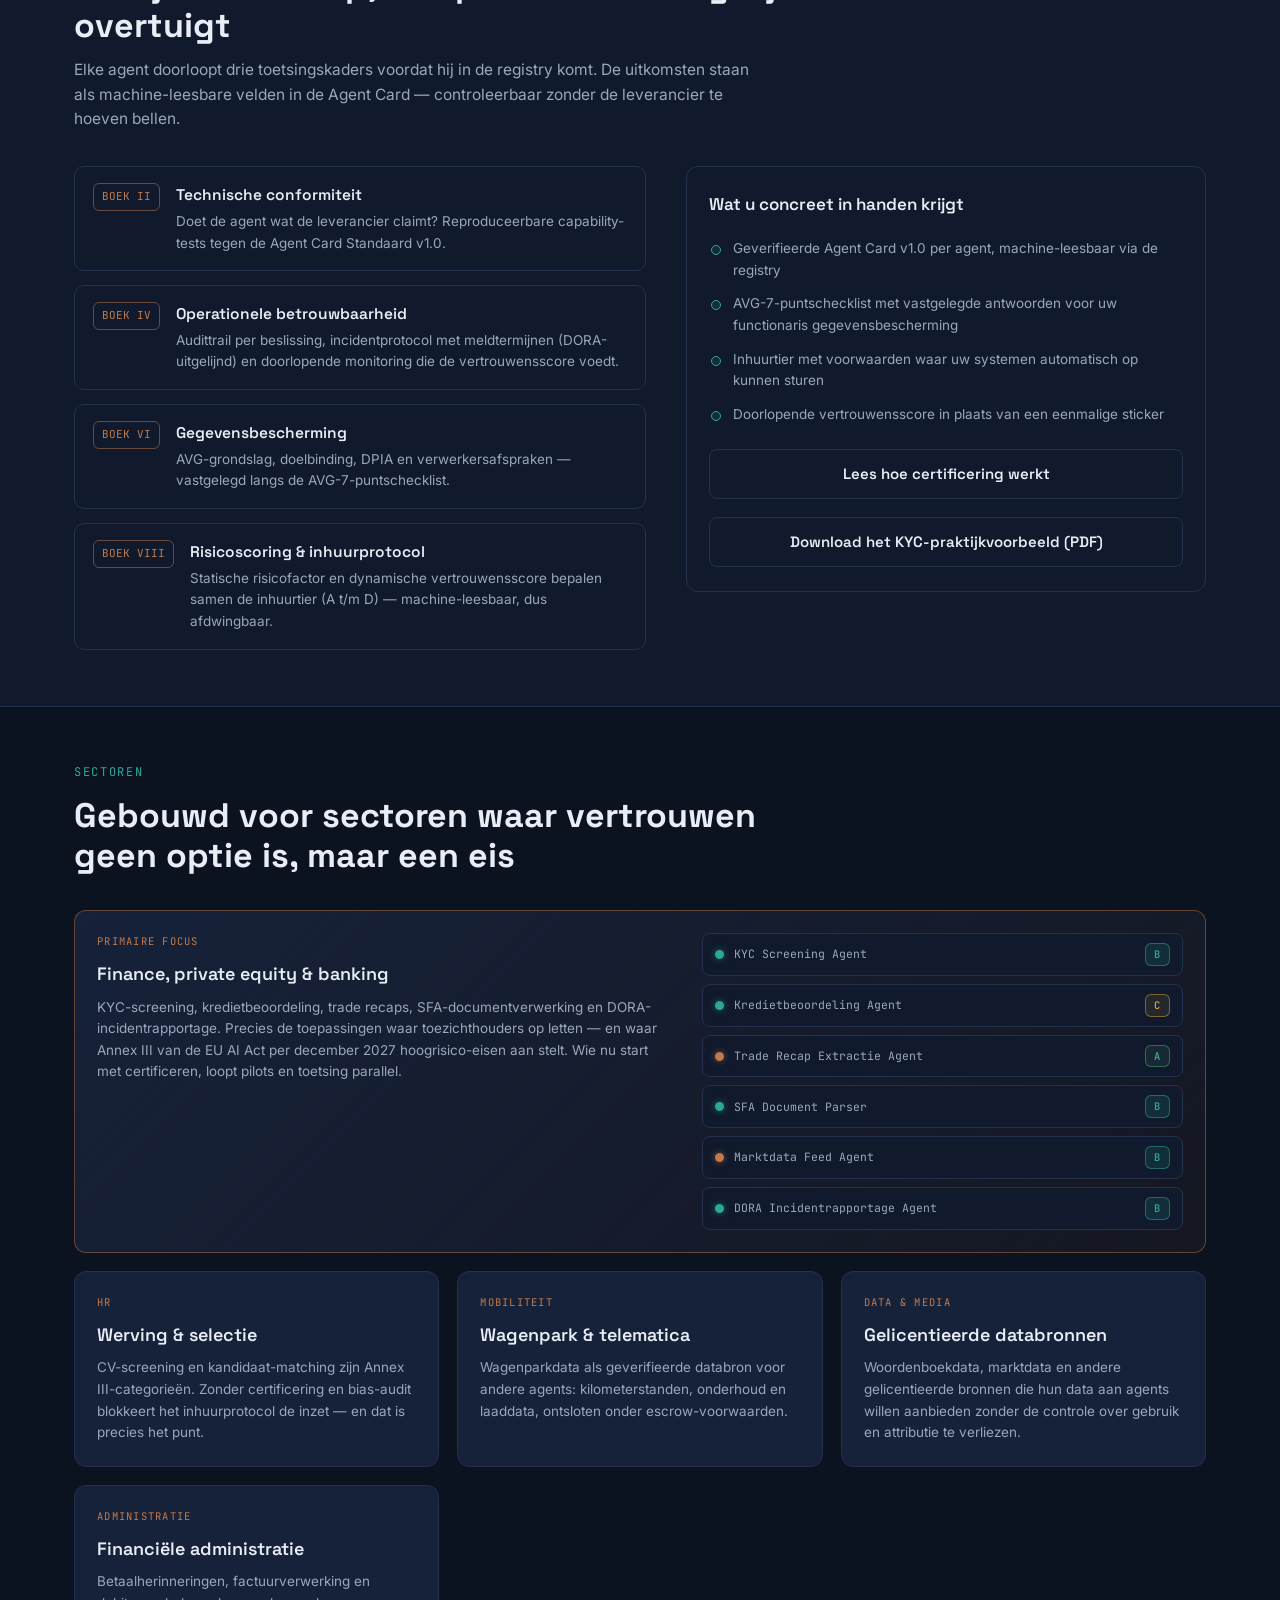
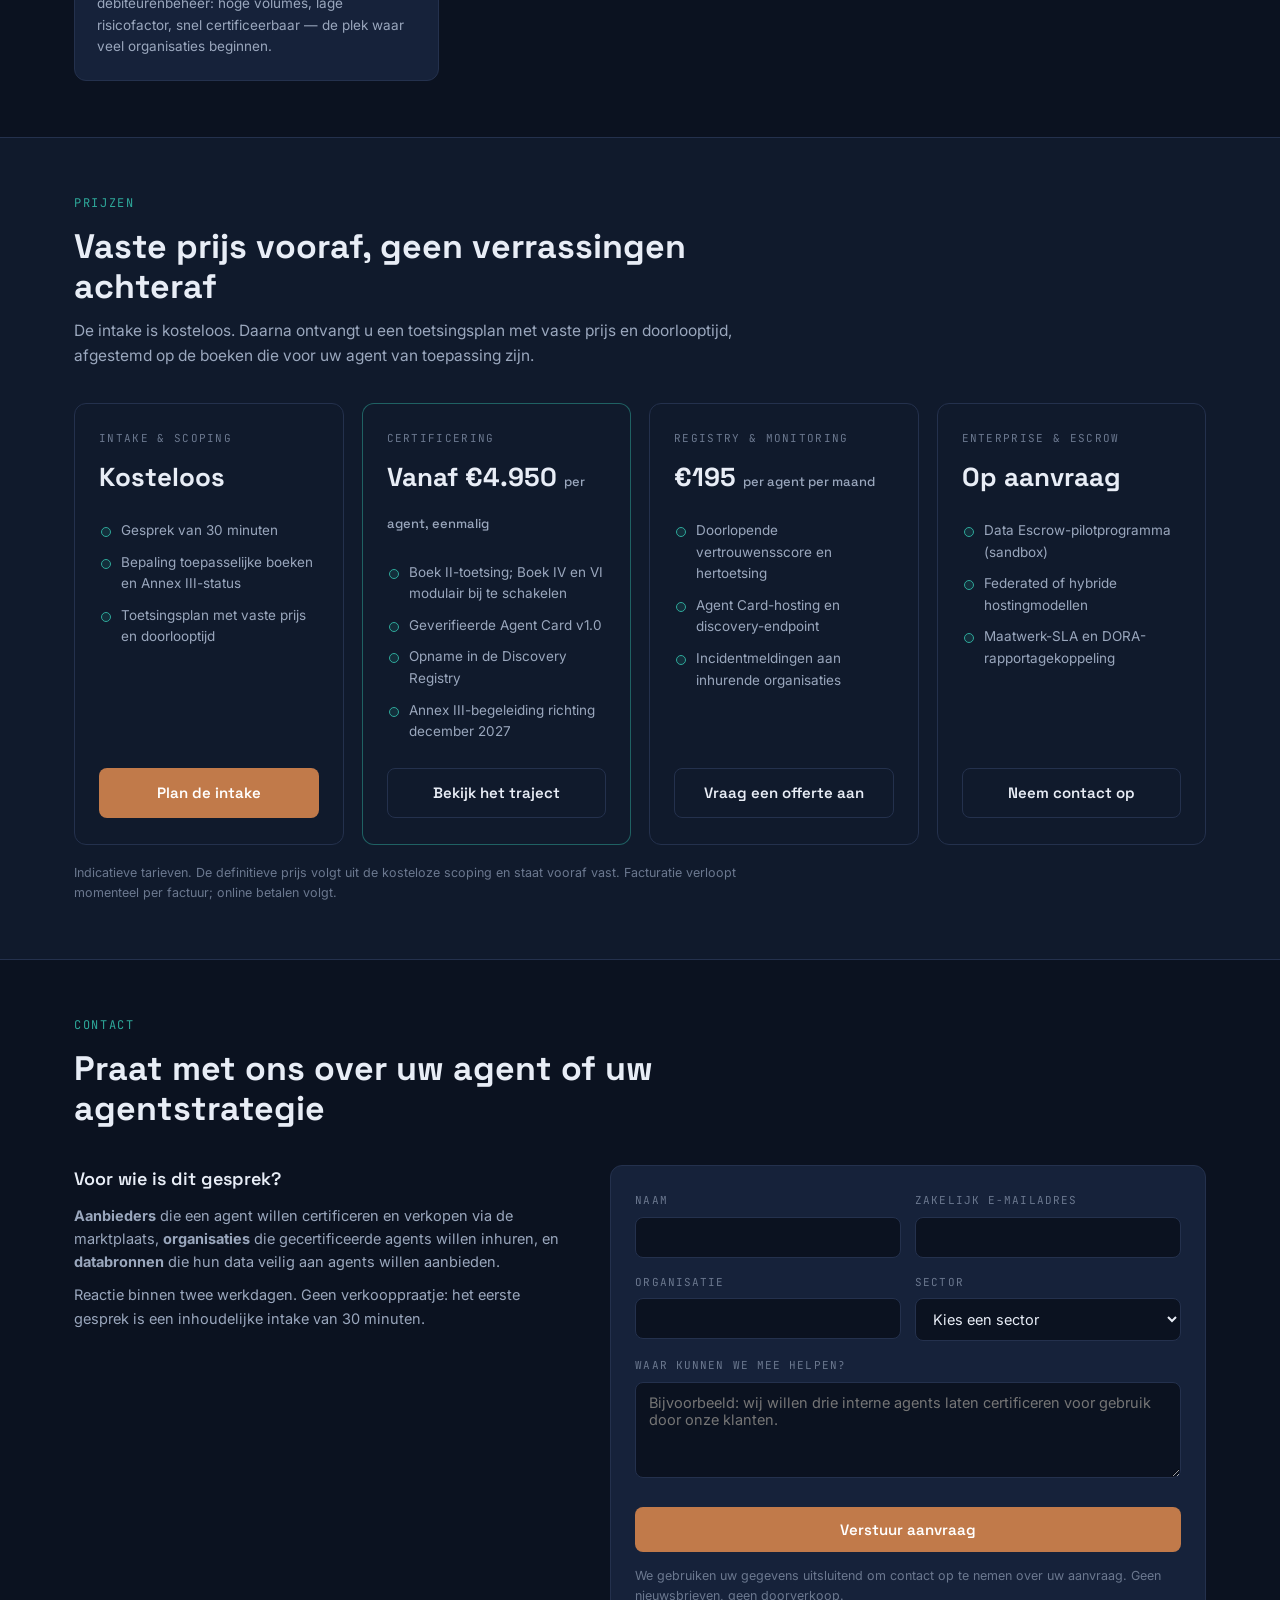
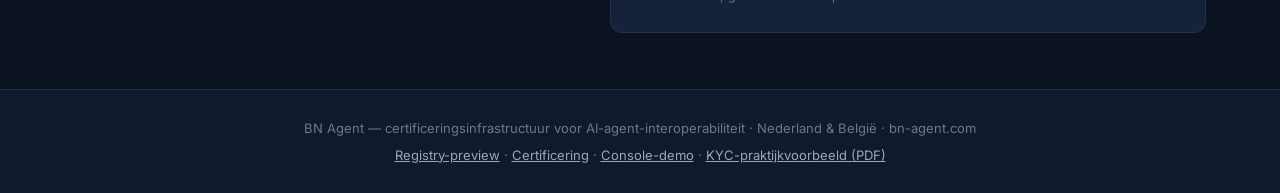
==== commit a19e46d2: "Agent Card v1.1, WORM-audittrail en publieke certificaatcheck (plan 10/7) - Agent Card Standaard v1." ====
--- a/index.html
+++ b/index.html
@@ -229,6 +229,8 @@
     <nav class="site-nav">
       <a href="bn-agent-registry-preview.html">Registry</a>
       <a href="bn-agent-certificering.html">Certificering</a>
+      <a href="bn-agent-audit-trail.html">Audit-trail</a>
+      <a href="bn-agent-docs.html">Docs</a>
       <a href="bn-agent-console.html">Console-demo</a>
       <a href="#prijzen">Prijzen</a>
       <a href="#contact">Contact</a>
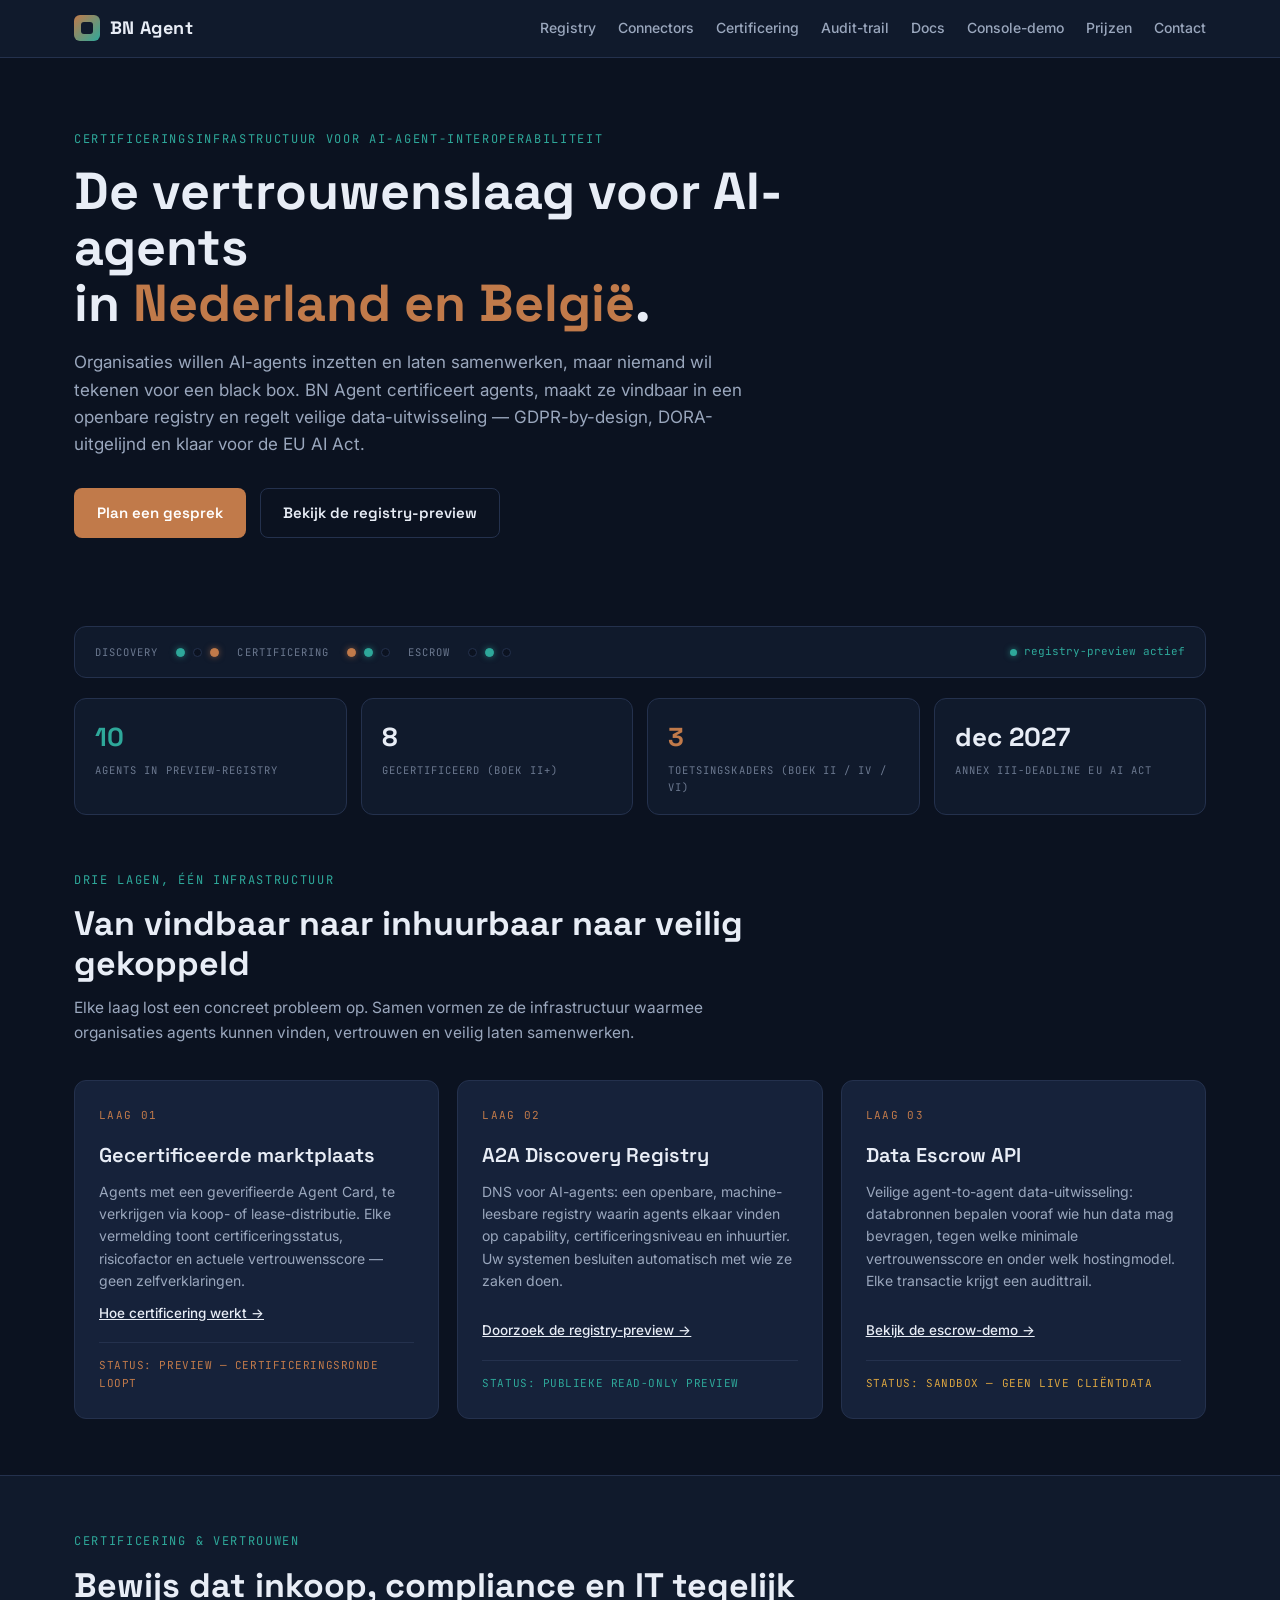
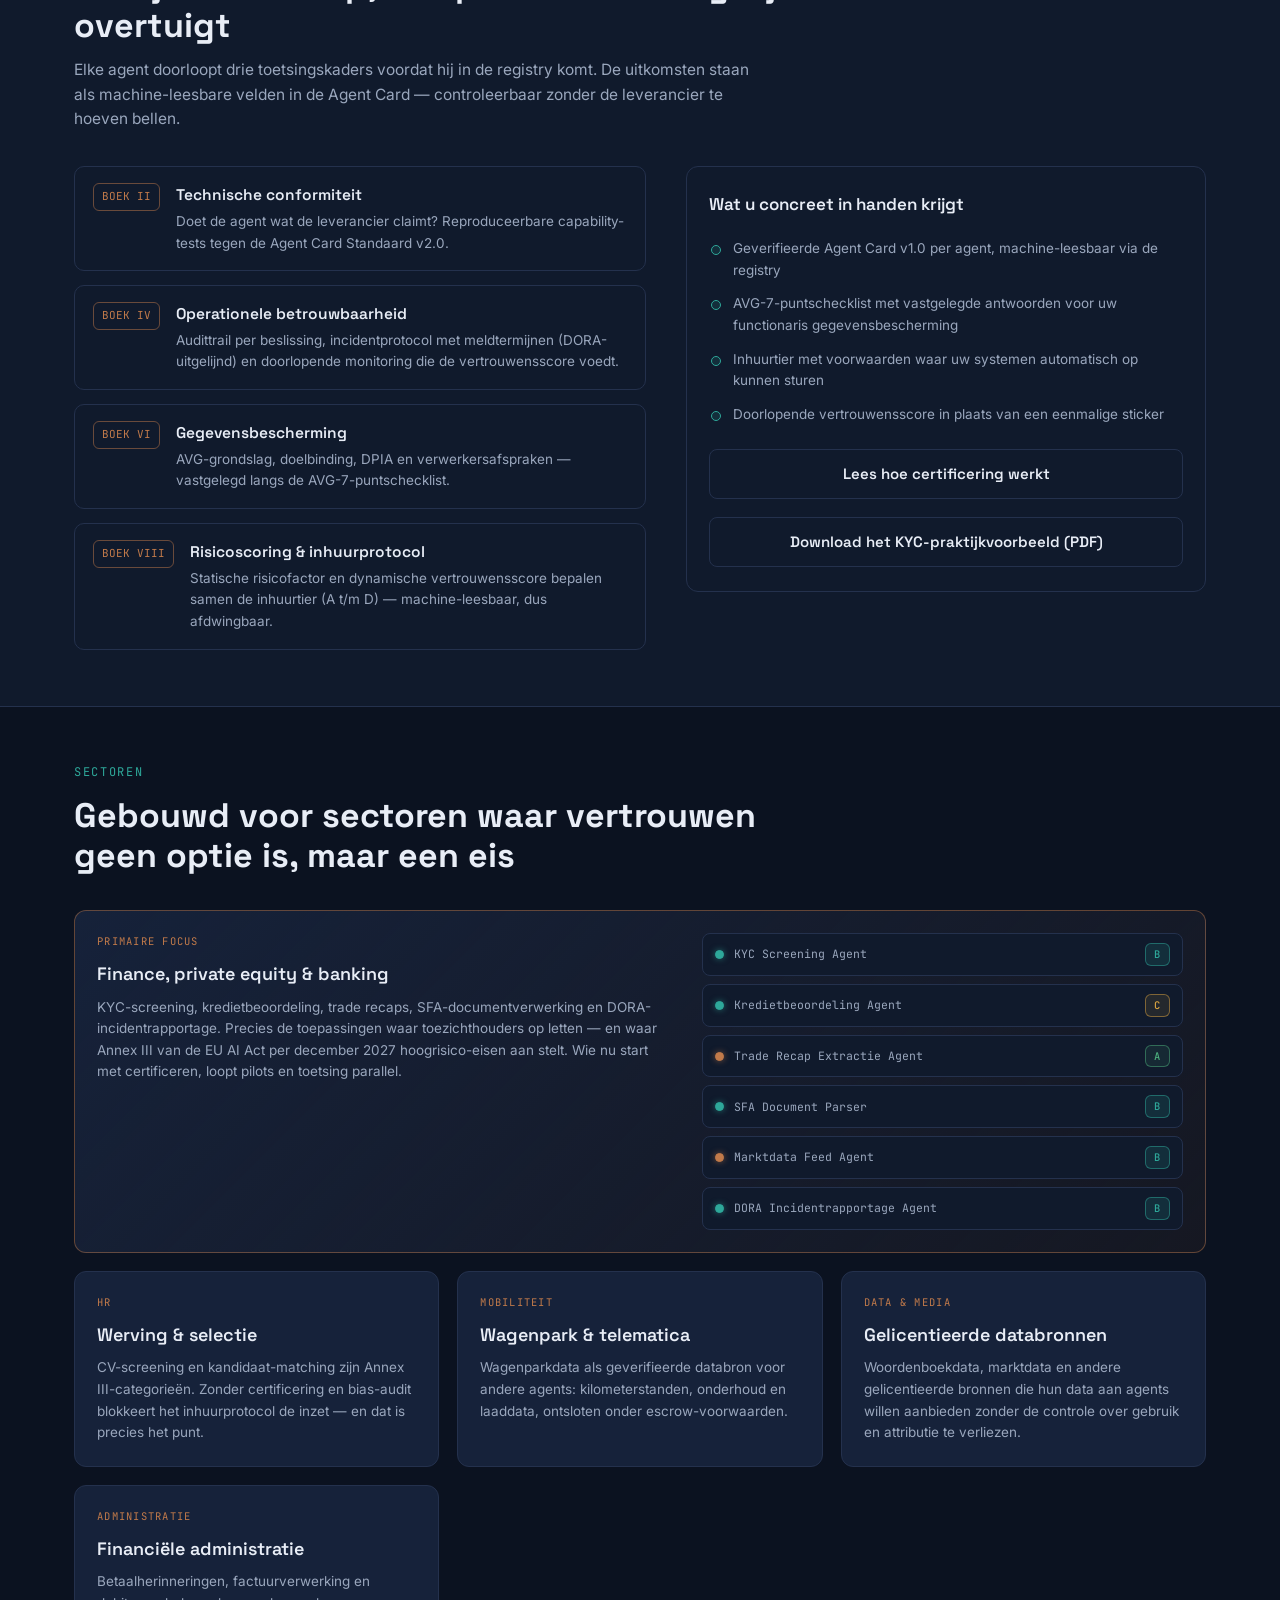
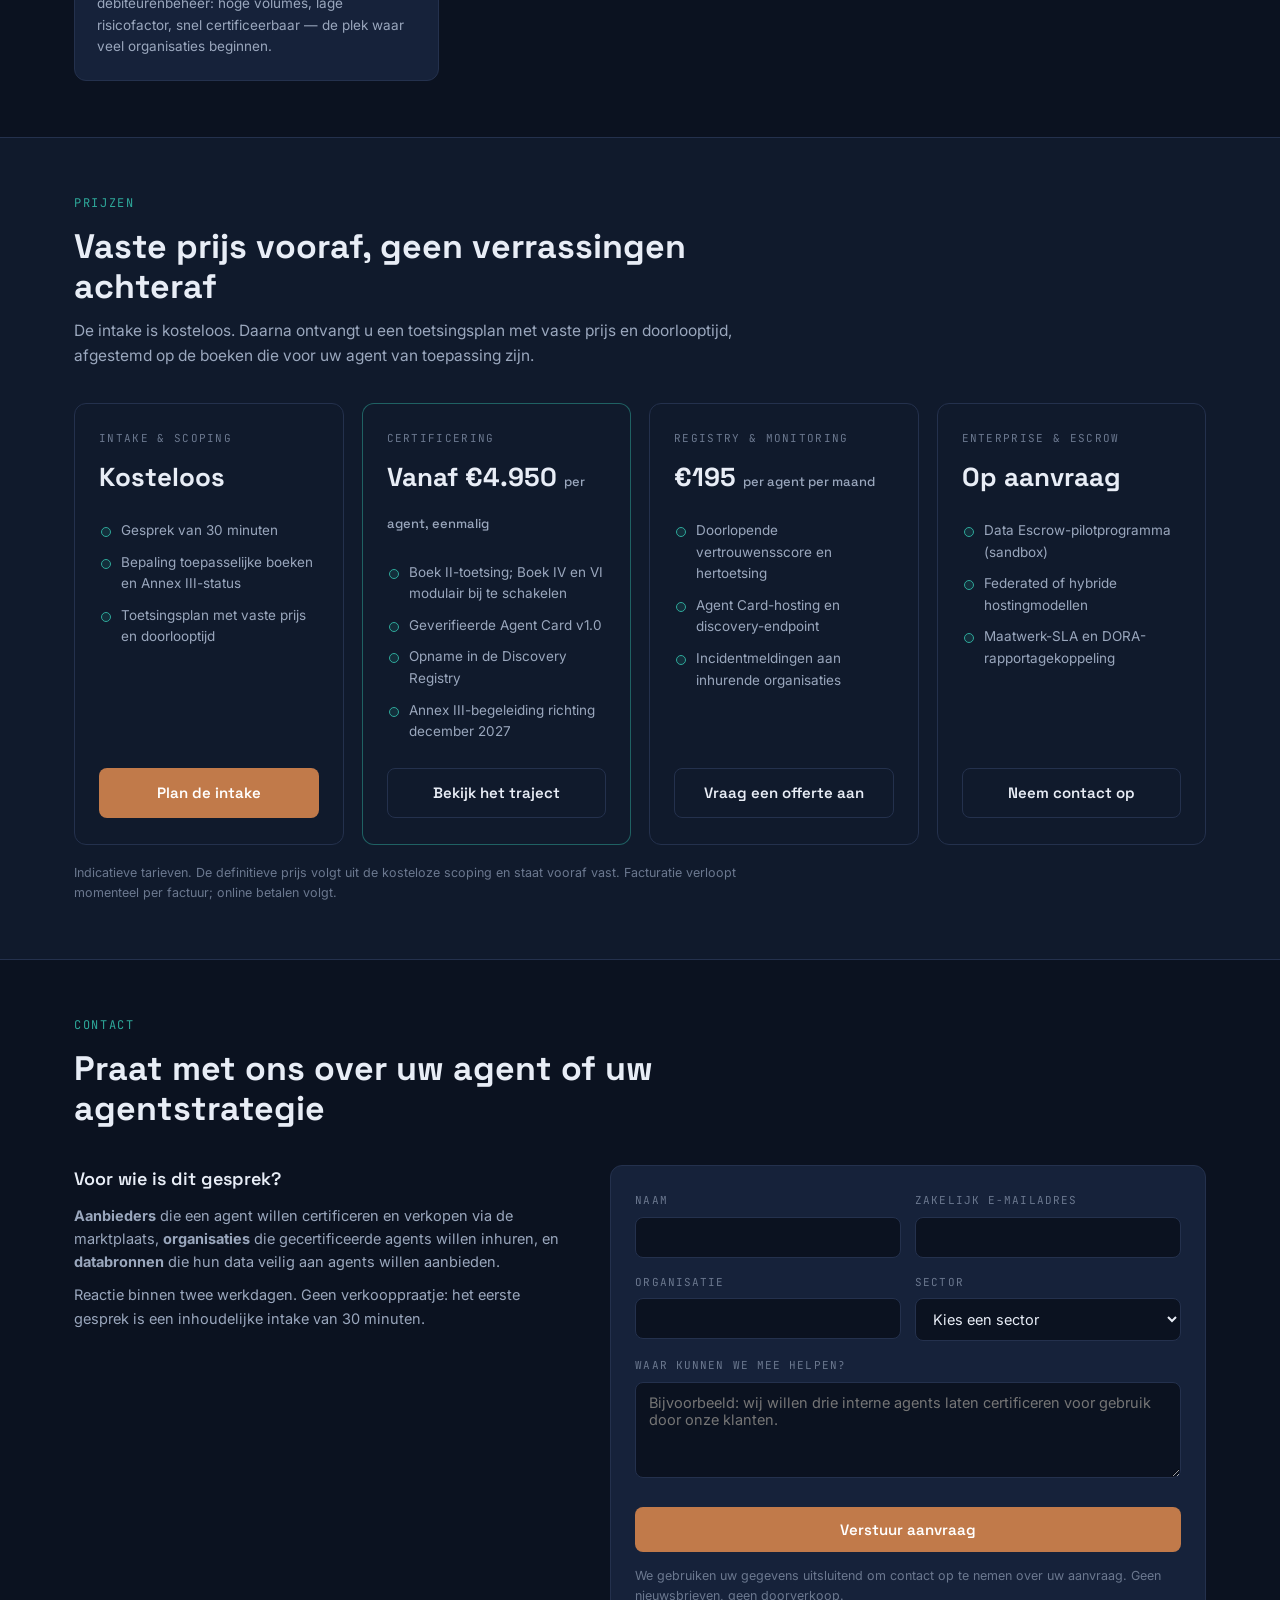
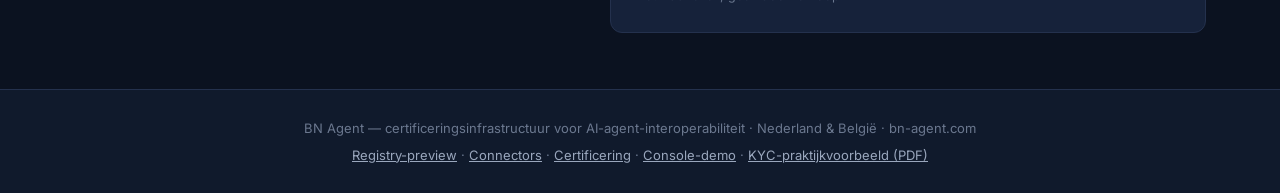
==== commit de438c30: "Connectorcatalogus, detailpaneel, console-view en Connectors API - bn-agent-connectors.html: doorzoe" ====
--- a/index.html
+++ b/index.html
@@ -228,6 +228,7 @@
     <a class="brand" href="index.html"><span class="brand-mark"></span>BN Agent</a>
     <nav class="site-nav">
       <a href="bn-agent-registry-preview.html">Registry</a>
+      <a href="bn-agent-connectors.html">Connectors</a>
       <a href="bn-agent-certificering.html">Certificering</a>
       <a href="bn-agent-audit-trail.html">Audit-trail</a>
       <a href="bn-agent-docs.html">Docs</a>
@@ -322,7 +323,7 @@
           <span class="book-id">BOEK II</span>
           <div>
             <h4>Technische conformiteit</h4>
-            <p>Doet de agent wat de leverancier claimt? Reproduceerbare capability-tests tegen de Agent Card Standaard v1.0.</p>
+            <p>Doet de agent wat de leverancier claimt? Reproduceerbare capability-tests tegen de Agent Card Standaard v2.0.</p>
           </div>
         </div>
         <div class="trust-book">
@@ -511,6 +512,7 @@
   <p>BN Agent &mdash; certificeringsinfrastructuur voor AI-agent-interoperabiliteit &middot; Nederland &amp; Belgi&euml; &middot; bn-agent.com</p>
   <p style="margin-top:6px;">
     <a href="bn-agent-registry-preview.html">Registry-preview</a> &middot;
+    <a href="bn-agent-connectors.html">Connectors</a> &middot;
     <a href="bn-agent-certificering.html">Certificering</a> &middot;
     <a href="bn-agent-console.html">Console-demo</a> &middot;
     <a href="bn-agent-kyc-onepager.pdf" download>KYC-praktijkvoorbeeld (PDF)</a>
